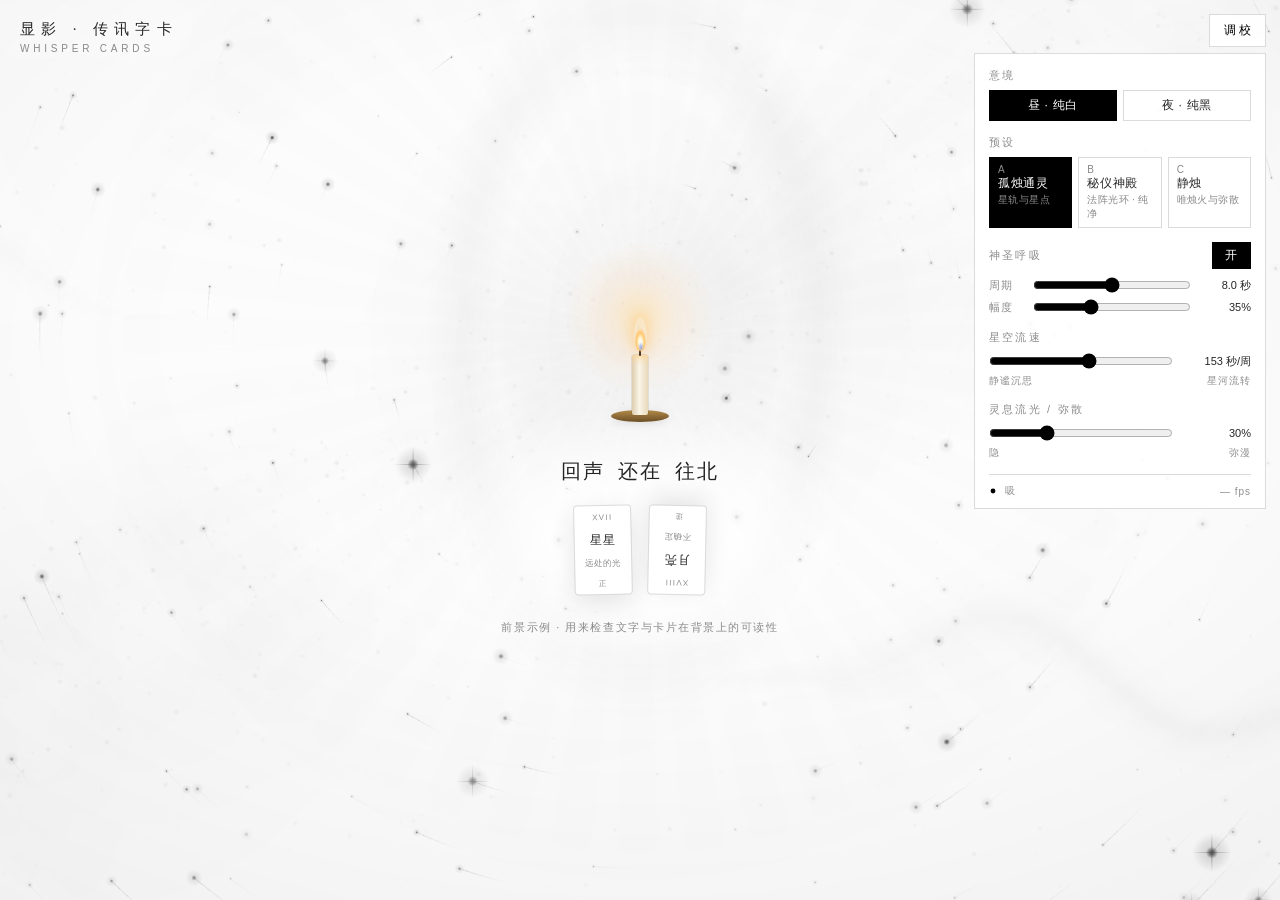
==== 显影-太虚灵境背景.html @ 9df8d849 "feat: 全量接入太虚灵境动态呼吸背景系统 (孤烛通灵/秘仪神殿/静烛)" ====
<!DOCTYPE html>
<html lang="zh-CN">
<head>
<meta charset="utf-8">
<meta name="viewport" content="width=device-width, initial-scale=1, viewport-fit=cover">
<title>显影 · 传讯字卡 — 太虚灵境背景</title>
<style>
@property --halo{syntax:'<color>';inherits:true;initial-value:rgb(255,255,255)}
@property --ring{syntax:'<color>';inherits:true;initial-value:rgba(255,255,255,.55)}
@property --vig{syntax:'<color>';inherits:true;initial-value:rgba(0,0,0,.6)}

/* ---------- 昼：纯白 ---------- */
:root{
  --bg:#ffffff;
  --ink:#000; --ink2:rgba(0,0,0,.86); --mute:rgba(0,0,0,.45);
  --hair:rgba(0,0,0,.14);
  --panel:rgba(255,255,255,.92); --card:#fff; --shadow:rgba(0,0,0,.1);
  --accent:#000;
  --txglow:0 0 1px #fff,0 0 10px #fff,0 0 22px rgba(255,255,255,.9);
  --scrim:rgba(255,255,255,.8);
  --halo:rgb(0,0,0);
  --ring:rgba(0,0,0,.5);
  --vig:rgba(0,0,0,.05);
  --sans:"PingFang SC","Hiragino Sans GB","Noto Sans CJK SC","Source Han Sans SC","Microsoft YaHei",-apple-system,BlinkMacSystemFont,sans-serif;
  --serif:"Songti SC","STSong","Noto Serif CJK SC","Source Han Serif SC","SimSun",serif;
}
/* ---------- 夜：纯黑 ---------- */
html.dark{
  --bg:#000000;
  --ink:#fff; --ink2:rgba(255,255,255,.88); --mute:rgba(255,255,255,.45);
  --hair:rgba(255,255,255,.16);
  --panel:rgba(0,0,0,.84); --card:#000; --shadow:rgba(0,0,0,.6);
  --accent:#fff;
  --txglow:0 0 1px rgba(255,255,255,.5),0 0 10px rgba(255,255,255,.28),0 0 26px rgba(255,255,255,.12);
  --scrim:rgba(0,0,0,.66);
  --halo:rgb(255,255,255);
  --ring:rgba(255,255,255,.55);
  --vig:rgba(0,0,0,.6);
}
html{transition:--halo 1.6s,--ring 1.6s,--vig 1.6s}
*{box-sizing:border-box;-webkit-tap-highlight-color:transparent}
html,body{margin:0;padding:0;height:100%;overflow:hidden}
body{background:var(--bg);color:var(--ink);font-family:var(--sans);font-weight:300;transition:background-color 1.6s,color 1.2s}

/* ---------- 背景层 ---------- */
#sky,#aur{position:fixed;left:0;top:0;width:100%;height:100%;pointer-events:none}
#sky{z-index:0}
#aur{z-index:1}
#halo{position:fixed;left:50%;top:45%;width:0;height:0;z-index:2;pointer-events:none}
.hl{position:absolute;left:0;top:0;pointer-events:none;will-change:transform,opacity;transform:translate(-50%,-50%);opacity:0}
#hSky{width:170vmax;height:170vmax;border-radius:50%;background:radial-gradient(circle closest-side,var(--halo) 0%,transparent 100%)}
#hFill{width:52vmin;height:92vmin;border-radius:50%;background:radial-gradient(ellipse closest-side,var(--halo) 0%,transparent 78%)}
#hRim{width:50vmin;height:90vmin;border-radius:50%;background:radial-gradient(ellipse closest-side,transparent 62%,var(--halo) 79%,transparent 97%)}
#hRays{width:120vmin;height:120vmin;border-radius:50%;
  background:repeating-conic-gradient(from 0deg,var(--halo) 0deg,transparent 2.4deg 5.1deg,var(--halo) 7.5deg);
  -webkit-mask-image:radial-gradient(circle closest-side,transparent 9%,#000 24%,transparent 96%);
          mask-image:radial-gradient(circle closest-side,transparent 9%,#000 24%,transparent 96%)}
#hCore{width:40vmin;height:40vmin;border-radius:50%;background:radial-gradient(circle closest-side,#fff 0%,rgba(255,255,255,.5) 26%,transparent 100%)}
.ring{overflow:visible}
.ring *{vector-effect:non-scaling-stroke}
#rOuter{width:94vmin;height:94vmin}
#rMid{width:66vmin;height:66vmin}
#rInner{width:40vmin;height:40vmin}
.ring circle,.ring line,.ring polygon,.ring path{fill:none;stroke:var(--ring)}
.ring .dot{fill:var(--ring);stroke:none}
#veil{position:fixed;inset:0;z-index:3;pointer-events:none;
  background:radial-gradient(ellipse 85% 78% at var(--cx,50%) var(--cy,45%),transparent 42%,var(--vig) 100%)}

/* ---------- 前景 ---------- */
.stage{position:fixed;inset:0;z-index:5;display:flex;flex-direction:column;align-items:center;justify-content:center;
  padding:calc(64px + env(safe-area-inset-top,0px)) 24px calc(40px + env(safe-area-inset-bottom,0px))}
.mast{position:fixed;left:calc(20px + env(safe-area-inset-left,0px));top:calc(18px + env(safe-area-inset-top,0px));z-index:6;line-height:1.5}
.mast .zh{display:block;font-family:var(--serif);font-size:15px;letter-spacing:.42em;color:var(--ink2);text-shadow:var(--txglow)}
.mast .en{display:block;font-size:10px;letter-spacing:.38em;color:var(--mute)}

/* 蜡烛保留自身颜色 */
.candle{position:relative;width:80px;height:132px;flex:0 0 auto}
.dish{position:absolute;left:50%;bottom:0;width:58px;height:12px;margin-left:-29px;border-radius:50%;
  background:linear-gradient(#b48a4a,#6b4e26);box-shadow:0 2px 10px var(--shadow)}
html.dark .dish{background:linear-gradient(#8f6c36,#3a2a14)}
.wax{position:absolute;left:50%;bottom:7px;width:16px;height:60px;margin-left:-8px;border-radius:3px 3px 2px 2px;
  background:linear-gradient(90deg,#d9cdb3,#fbf5e6 45%,#e6dac0);box-shadow:inset 0 6px 8px -4px rgba(255,214,150,.9),0 0 0 1px rgba(120,90,50,.14)}
.wick{position:absolute;left:50%;bottom:66px;width:2px;height:8px;margin-left:-1px;background:#2b2118;border-radius:1px}
.flame-glow{position:absolute;left:50%;bottom:30px;width:150px;height:150px;margin-left:-75px;border-radius:50%;
  background:radial-gradient(circle closest-side,rgba(255,214,140,.6),rgba(255,190,110,.18) 46%,transparent);will-change:opacity}
.flame{position:absolute;left:50%;bottom:71px;width:13px;height:34px;margin-left:-6.5px;
  border-radius:50% 50% 50% 50% / 62% 62% 38% 38%;transform-origin:50% 100%;will-change:transform;
  background:radial-gradient(ellipse 50% 42% at 50% 74%,#fff 0%,#fff4d2 32%,rgba(255,196,104,.96) 62%,rgba(255,130,40,0) 100%);
  box-shadow:0 0 12px 3px rgba(255,190,100,.42)}
.flame::after{content:"";position:absolute;left:50%;bottom:1px;width:6px;height:8px;margin-left:-3px;border-radius:50%;
  background:radial-gradient(ellipse at 50% 70%,rgba(110,150,255,.75),transparent 72%)}
#anchor{position:absolute;left:50%;bottom:86px;width:0;height:0}

.msg{position:relative;text-align:center;margin-top:30px;max-width:30em}
.msg::before{content:"";position:absolute;left:-90px;right:-90px;top:-50px;bottom:-40px;z-index:-1;pointer-events:none;
  background:radial-gradient(ellipse closest-side,var(--scrim) 0%,var(--scrim) 40%,transparent 100%);transition:background 1.6s}
.words{font-family:var(--serif);font-size:20px;line-height:1.9;letter-spacing:.1em;color:var(--ink2);text-shadow:var(--txglow)}
.words span{display:inline-block;margin:0 .32em}
.cards{display:flex;justify-content:center;align-items:center;margin:18px 0 0}
.tf{width:58px;height:90px;margin:0 8px;border:1px solid var(--hair);border-radius:4px;background:var(--card);
  box-shadow:0 8px 24px var(--shadow);display:flex;flex-direction:column;align-items:center;justify-content:space-between;padding:7px 3px 5px;
  transform:rotate(var(--rot,0deg)) translateY(var(--dy,0px));transition:background 1.6s}
.tf .tn{font-size:8px;letter-spacing:.16em;color:var(--mute)}
.tf .nm{font-family:var(--serif);font-size:12px;letter-spacing:.08em;color:var(--ink2)}
.tf .kw{font-size:8.5px;color:var(--mute);text-align:center;line-height:1.3}
.tf .pp{font-size:7.5px;letter-spacing:.2em;color:var(--mute)}
.tf.rev{transform:rotate(calc(180deg + var(--rot,0deg))) translateY(var(--dy,0px))}
.hint{margin:22px 0 0;font-size:11px;letter-spacing:.14em;color:var(--mute)}

/* ---------- 调校台 ---------- */
.panel{position:fixed;z-index:10;right:calc(14px + env(safe-area-inset-right,0px));top:calc(14px + env(safe-area-inset-top,0px));
  width:min(292px,calc(100vw - 28px));font-size:12px;color:var(--ink2)}
.tog{display:block;margin-left:auto;background:var(--panel);border:1px solid var(--hair);color:var(--ink);font-family:inherit;
  font-size:12px;letter-spacing:.2em;padding:7px 12px 7px 14px;cursor:pointer}
.body{margin-top:6px;background:var(--panel);border:1px solid var(--hair);padding:14px 14px 10px;
  max-height:calc(100vh - 90px);overflow:auto;transition:background 1.2s}
.panel.closed .body{display:none}
.sec{margin:0 0 14px}
.sec h2{margin:0 0 7px;font-size:11px;font-weight:400;letter-spacing:.2em;color:var(--mute)}
.btns{display:flex;flex-wrap:wrap;gap:6px}
.btns button,.sw{flex:1 1 auto;background:none;border:1px solid var(--hair);color:var(--ink2);font-family:inherit;font-size:12px;
  letter-spacing:.06em;padding:6px 8px;cursor:pointer;transition:background .3s,color .3s,border-color .3s}
.btns button.on,.sw.on{background:var(--ink);border-color:var(--ink);color:var(--bg)}
.pre{display:grid;grid-template-columns:1fr 1fr}
.pre button{display:flex;flex-direction:column;align-items:flex-start;text-align:left;min-width:0}
.pre button b{font-weight:400;font-size:10px;letter-spacing:.2em;opacity:.55}
.pre button small{font-size:10px;opacity:.55;letter-spacing:.04em;margin-top:1px}
.row2{display:flex;align-items:center;justify-content:space-between;margin:0 0 7px}
.sl{display:grid;grid-template-columns:36px 1fr 52px;align-items:center;gap:8px;margin:4px 0}
.sl span{color:var(--mute);font-size:11px;letter-spacing:.1em}
.sl output{text-align:right;font-size:11px;color:var(--ink2);font-variant-numeric:tabular-nums}
input[type=range]{width:100%;margin:0;accent-color:var(--accent);height:18px;cursor:pointer}
.ends{display:flex;justify-content:space-between;font-size:10px;color:var(--mute);letter-spacing:.1em;margin-top:2px}
.foot{display:flex;align-items:center;gap:8px;border-top:1px solid var(--hair);padding-top:9px;font-size:10px;color:var(--mute);letter-spacing:.1em}
.pulse{width:8px;height:8px;border-radius:50%;background:var(--accent);flex:0 0 auto}
.foot .sp{flex:1}
button:focus-visible,input:focus-visible{outline:2px solid var(--accent);outline-offset:2px}
@media (max-width:600px){.words{font-size:18px}.mast .zh{font-size:13px}}
</style>
</head>
<body>

<canvas id="sky" aria-hidden="true"></canvas>
<canvas id="aur" aria-hidden="true"></canvas>

<div id="halo" aria-hidden="true">
  <div class="hl" id="hSky"></div>
  <div class="hl" id="hRays"></div>
  <div class="hl" id="hFill"></div>
  <div class="hl" id="hRim"></div>
  <svg class="hl ring" id="rOuter" viewBox="-100 -100 200 200">
    <circle r="98" stroke-width=".6"/>
    <circle r="92" stroke-width="1" stroke-dasharray="1 5"/>
    <g id="ticks"></g>
    <circle r="84" stroke-width=".5"/>
  </svg>
  <svg class="hl ring" id="rMid" viewBox="-100 -100 200 200">
    <circle r="96" stroke-width=".7"/>
    <polygon points="0,-90 63.6,-63.6 90,0 63.6,63.6 0,90 -63.6,63.6 -90,0 -63.6,-63.6" stroke-width=".5" opacity=".55"/>
    <path id="octa" stroke-width=".7"/>
    <g id="mdots"></g>
  </svg>
  <svg class="hl ring" id="rInner" viewBox="-100 -100 200 200">
    <circle r="94" stroke-width="1.1" stroke-dasharray=".5 3.5"/>
    <circle r="78" stroke-width=".6"/>
    <circle r="40" stroke-width=".5" opacity=".7"/>
  </svg>
  <div class="hl" id="hCore"></div>
</div>

<div id="veil" aria-hidden="true"></div>

<div class="mast">
  <span class="zh">显影 · 传讯字卡</span>
  <span class="en">WHISPER CARDS</span>
</div>

<main class="stage">
  <div class="candle" id="candle">
    <div class="flame-glow" id="flameGlow"></div>
    <div class="dish"></div>
    <div class="wax"></div>
    <div class="wick"></div>
    <div class="flame" id="flame"></div>
    <div id="anchor"></div>
  </div>
  <section class="msg">
    <div class="words"><span>回声</span><span>还在</span><span>往北</span></div>
    <div class="cards">
      <div class="tf" style="--rot:-1.2deg;--dy:-3px"><span class="tn">XVII</span><span class="nm">星星</span><span class="kw">远处的光</span><span class="pp">正</span></div>
      <div class="tf rev" style="--rot:1.2deg;--dy:3px"><span class="tn">XVIII</span><span class="nm">月亮</span><span class="kw">不确定</span><span class="pp">逆</span></div>
    </div>
    <p class="hint">前景示例 · 用来检查文字与卡片在背景上的可读性</p>
  </section>
</main>

<aside class="panel" id="panel">
  <button class="tog" id="tog" type="button" aria-expanded="true" aria-controls="pbody">调校</button>
  <div class="body" id="pbody">
    <div class="sec">
      <h2>意境</h2>
      <div class="btns" id="themeBtns">
        <button type="button" data-theme="light">昼 · 纯白</button>
        <button type="button" data-theme="dark">夜 · 纯黑</button>
      </div>
    </div>
    <div class="sec">
      <h2>预设</h2>
      <div class="btns pre" id="preBtns" style="grid-template-columns:1fr 1fr 1fr">
        <button type="button" data-p="A"><b>A</b>孤烛通灵<small>星轨与星点</small></button>
        <button type="button" data-p="C"><b>B</b>秘仪神殿<small>法阵光环 · 纯净</small></button>
        <button type="button" data-p="D"><b>C</b>静烛<small>唯烛火与弥散</small></button>
      </div>
    </div>
    <div class="sec">
      <div class="row2"><h2 style="margin:0">神圣呼吸</h2><button type="button" class="sw on" id="breathOn" style="flex:0 0 auto;padding:4px 12px">开</button></div>
      <label class="sl"><span>周期</span><input type="range" id="rPeriod" min="4" max="12" step="0.1"><output id="oPeriod"></output></label>
      <label class="sl"><span>幅度</span><input type="range" id="rAmp" min="0" max="100" step="1"><output id="oAmp"></output></label>
    </div>
    <div class="sec">
      <h2>星空流速</h2>
      <label class="sl" style="grid-template-columns:1fr 70px"><input type="range" id="rDrift" min="0" max="100" step="1" aria-label="星空流速"><output id="oDrift"></output></label>
      <div class="ends"><span>静谧沉思</span><span>星河流转</span></div>
    </div>
    <div class="sec">
      <h2>灵息流光 / 弥散</h2>
      <label class="sl" style="grid-template-columns:1fr 70px"><input type="range" id="rFlow" min="0" max="100" step="1" aria-label="灵息流光与弥散强度"><output id="oFlow"></output></label>
      <div class="ends"><span>隐</span><span>弥漫</span></div>
    </div>
    <div class="foot"><i class="pulse" id="pulse"></i><span id="phaseTxt">吸</span><span class="sp"></span><span id="fps">— fps</span></div>
  </div>
</aside>

<script>
(function () {
  'use strict';

  var root = document.documentElement;
  var reduce = window.matchMedia && matchMedia('(prefers-reduced-motion: reduce)').matches;
  var MF = reduce ? 0.2 : 1;
  var isDark = !(window.matchMedia && matchMedia('(prefers-color-scheme: light)').matches);
  root.classList.toggle('dark', isDark);

  function rng(seed) {
    return function () {
      seed |= 0; seed = seed + 0x6D2B79F5 | 0;
      var t = Math.imul(seed ^ seed >>> 15, 1 | seed);
      t = t + Math.imul(t ^ t >>> 7, 61 | t) ^ t;
      return ((t ^ t >>> 14) >>> 0) / 4294967296;
    };
  }
  function mk(w, h) { var c = document.createElement('canvas'); c.width = w; c.height = h || w; return c; }
  function sstep(x) { return x * x * (3 - 2 * x); }
  var TAU = Math.PI * 2;

  /* ---------- 预设 ----------
     neb 远景星云 · stars 星点 · trail 星轨 · dust 灵尘
     flow 滑块强度 · auroraW 极光权重 · hazeW 弥散权重
     sky/fill/rim/rays/core 光晕各层 · rings 法阵 · candle 烛光 */
  var PRESETS = {
    A: { period: 8.0, amp: 0.35, drift: 0.55, flow: 0.30, auroraW: 0.35, hazeW: 0.25, neb: 0.35, stars: 1, trail: 1, dust: 0.35,
         sky: 0.40, fill: 0.35, rim: 0.20, rays: 0.12, core: 0.90, rings: 0, candle: 1.00 },
    B: { period: 9.0, amp: 0.32, drift: 0.78, flow: 0.88, auroraW: 1.00, hazeW: 0.20, neb: 1.00, stars: 1, trail: 0, dust: 1.00,
         sky: 0.90, fill: 0.22, rim: 0.12, rays: 0.10, core: 0.45, rings: 0, candle: 0.55 },
    C: { period: 6.5, amp: 0.72, drift: 0.45, flow: 0.45, auroraW: 0.65, hazeW: 0.00, neb: 0.25, stars: 0.35, trail: 0, dust: 0.15,
         sky: 0.60, fill: 0.50, rim: 0.70, rays: 0.40, core: 0.85, rings: 1, candle: 0.90 },
    D: { period: 8.0, amp: 0.50, drift: 0.30, flow: 0.60, auroraW: 0.00, hazeW: 1.00, neb: 0.00, stars: 0, trail: 0, dust: 0.00,
         sky: 0.55, fill: 0.45, rim: 0.00, rays: 0.00, core: 1.00, rings: 0, candle: 1.00 }
  };
  var P = {}, C = {};
  for (var k0 in PRESETS.A) { P[k0] = PRESETS.A[k0]; C[k0] = PRESETS.A[k0]; }
  C.trail = 0;          /* 星轨从零开始“曝光” */
  P.breath = 1; C.breath = 1;

  /* ---------- 画布 ---------- */
  var sky = document.getElementById('sky'), sx = sky.getContext('2d');
  var aur = document.getElementById('aur'), ax = aur.getContext('2d');
  var dpr = 1, W = 0, H = 0, CX = 0, CY = 0, R = 0, AS = 6;
  var nebD = null, nebL = null, stars = [], buckets = [[], [], []], dust = [];

  function starSprite(rgb, whiteCore, spikes) {
    var s = 64, c = mk(s), g = c.getContext('2d'), r = s / 2;
    var gr = g.createRadialGradient(r, r, 0, r, r, r);
    gr.addColorStop(0, 'rgba(' + rgb + ',1)');
    gr.addColorStop(0.1, 'rgba(' + rgb + ',.85)');
    gr.addColorStop(0.3, 'rgba(' + rgb + ',.18)');
    gr.addColorStop(1, 'rgba(' + rgb + ',0)');
    g.fillStyle = gr; g.fillRect(0, 0, s, s);
    if (spikes) {
      var lg = g.createLinearGradient(0, 0, s, 0);
      lg.addColorStop(0, 'rgba(' + rgb + ',0)'); lg.addColorStop(0.5, 'rgba(' + rgb + ',.7)'); lg.addColorStop(1, 'rgba(' + rgb + ',0)');
      g.fillStyle = lg; g.fillRect(0, r - 0.6, s, 1.2);
      var lv = g.createLinearGradient(0, 0, 0, s);
      lv.addColorStop(0, 'rgba(' + rgb + ',0)'); lv.addColorStop(0.5, 'rgba(' + rgb + ',.7)'); lv.addColorStop(1, 'rgba(' + rgb + ',0)');
      g.fillStyle = lv; g.fillRect(r - 0.6, 0, 1.2, s);
    }
    return c;
  }
  /* 纯黑白：夜里是白点，昼里是墨点 */
  var SPR = {
    d: starSprite('255,255,255'), dBig: starSprite('255,255,255', true, true),
    l: starSprite('0,0,0'), lBig: starSprite('0,0,0', false, true)
  };

  function genNebula(dark, S) {
    var c = mk(S), g = c.getContext('2d'), r = rng(dark ? 1337 : 4242);
    var h = S / 2, th = -0.55, ux = Math.cos(th), uy = Math.sin(th), px = -uy, py = ux;
    var rgb = dark ? '255,255,255' : '0,0,0';
    function gauss() { return (r() + r() + r() - 1.5) / 1.5; }
    function blob(x, y, rad, a, col) {
      col = col || rgb;
      var gr = g.createRadialGradient(x, y, 0, x, y, rad);
      gr.addColorStop(0, 'rgba(' + col + ',' + a + ')');
      gr.addColorStop(0.5, 'rgba(' + col + ',' + (a * 0.4) + ')');
      gr.addColorStop(1, 'rgba(' + col + ',0)');
      g.fillStyle = gr; g.fillRect(x - rad, y - rad, rad * 2, rad * 2);
    }
    var t, o, i;
    g.globalCompositeOperation = dark ? 'lighter' : 'source-over';
    for (i = 0; i < 36; i++) {
      t = (r() - 0.5) * 1.9 * h; o = gauss() * 0.16 * h;
      blob(h + ux * t + px * o, h + uy * t + py * o, h * (0.08 + r() * 0.2), dark ? (0.018 + r() * 0.03) : (0.012 + r() * 0.022));
    }
    for (i = 0; i < 12; i++) blob(r() * S, r() * S, h * (0.15 + r() * 0.3), dark ? 0.014 : 0.01);
    for (i = 0; i < 9; i++) {
      t = (r() - 0.5) * 1.4 * h; o = gauss() * 0.06 * h;
      blob(h + ux * t + px * o, h + uy * t + py * o, h * (0.02 + r() * 0.05), dark ? 0.05 : 0.03);
    }
    g.globalCompositeOperation = 'destination-out';
    for (i = 0; i < 20; i++) {
      t = (r() - 0.5) * 1.6 * h; o = gauss() * 0.05 * h + 0.02 * h;
      blob(h + ux * t + px * o, h + uy * t + py * o, h * (0.03 + r() * 0.07), 0.35 + r() * 0.3, '0,0,0');
    }
    g.globalCompositeOperation = dark ? 'lighter' : 'source-over';
    var n = Math.min(6000, (S * S / 700) | 0), sc = Math.max(1, S / 1400);
    for (i = 0; i < n; i++) {
      var x, y;
      if (r() < 0.5) { t = (r() - 0.5) * 2 * h; o = gauss() * 0.22 * h; x = h + ux * t + px * o; y = h + uy * t + py * o; }
      else { x = r() * S; y = r() * S; }
      var sz = (0.35 + Math.pow(r(), 3) * 1.1) * sc;
      var a = dark ? (0.12 + r() * 0.45) : (0.04 + r() * 0.14);
      g.fillStyle = 'rgba(' + rgb + ',' + a.toFixed(3) + ')';
      g.beginPath(); g.arc(x, y, sz, 0, TAU); g.fill();
    }
    g.globalCompositeOperation = 'destination-in';
    var m = g.createRadialGradient(h, h, h * 0.84, h, h, h);
    m.addColorStop(0, '#000'); m.addColorStop(1, 'rgba(0,0,0,0)');
    g.fillStyle = m; g.fillRect(0, 0, S, S);
    return c;
  }

  function genStars() {
    var r = rng(99), n = Math.min(520, Math.round(W * H / 3000));
    stars = []; buckets = [[], [], []];
    for (var i = 0; i < n; i++) {
      var big = r() < 0.04;
      var s = {
        r: 40 + Math.sqrt(r()) * (R - 40), a: r() * TAU,
        sz: big ? 2 + r() * 1.2 : 0.55 + Math.pow(r(), 2.2) * 1.6,
        al: big ? 0.9 : 0.35 + r() * 0.6,
        f: 0.4 + r() * 1.8, p: r() * TAU, big: big
      };
      s.cls = big || s.al > 0.8 ? 2 : (s.al > 0.58 ? 1 : 0);
      stars.push(s); buckets[s.cls].push(s);
    }
    var m = Math.min(110, Math.round(W * H / 12000));
    dust = [];
    for (var j = 0; j < m; j++) dust.push(newDust(r, true));
  }
  function newDust(r, anywhere) {
    r = r || Math.random;
    return { x: r() * W, y: anywhere ? r() * H : H + 10 + r() * 40, v: 0.5 + r() * 0.8,
             sz: 0.5 + Math.pow(r(), 2) * 1.6, ph: r() * TAU, al: 0.35 + r() * 0.55 };
  }

  var anchor = document.getElementById('anchor');
  var haloEl = document.getElementById('halo');
  function resize() {
    dpr = Math.min(window.devicePixelRatio || 1, 2);
    W = window.innerWidth; H = window.innerHeight;
    sky.width = Math.round(W * dpr); sky.height = Math.round(H * dpr);
    sx.setTransform(dpr, 0, 0, dpr, 0, 0);
    aur.width = Math.max(2, Math.round(W / AS)); aur.height = Math.max(2, Math.round(H / AS));
    var b = anchor.getBoundingClientRect();
    CX = b.left; CY = b.top;
    haloEl.style.left = CX + 'px'; haloEl.style.top = CY + 'px';
    root.style.setProperty('--cx', CX + 'px'); root.style.setProperty('--cy', CY + 'px');
    R = Math.max(Math.hypot(CX, CY), Math.hypot(W - CX, CY), Math.hypot(CX, H - CY), Math.hypot(W - CX, H - CY)) * 1.08;
    var S = Math.min(2048, Math.ceil(2 * R * Math.min(dpr, 1.5) * 0.6));
    nebD = genNebula(true, S); nebL = genNebula(false, S);
    genStars();
  }

  /* ---------- 法阵线条 ---------- */
  (function buildRings() {
    var ns = 'http://www.w3.org/2000/svg', g = document.getElementById('ticks'), i, l;
    for (i = 0; i < 48; i++) {
      var a = i / 48 * TAU, long = i % 4 === 0;
      l = document.createElementNS(ns, 'line');
      l.setAttribute('x1', (Math.cos(a) * 85).toFixed(2)); l.setAttribute('y1', (Math.sin(a) * 85).toFixed(2));
      l.setAttribute('x2', (Math.cos(a) * (long ? 91 : 88)).toFixed(2)); l.setAttribute('y2', (Math.sin(a) * (long ? 91 : 88)).toFixed(2));
      l.setAttribute('stroke-width', long ? '.8' : '.45');
      g.appendChild(l);
    }
    var d = '', pts = [];
    for (i = 0; i < 8; i++) pts.push([Math.cos(i / 8 * TAU - Math.PI / 2) * 90, Math.sin(i / 8 * TAU - Math.PI / 2) * 90]);
    for (i = 0; i <= 8; i++) { var p = pts[(i * 3) % 8]; d += (i ? 'L' : 'M') + p[0].toFixed(2) + ' ' + p[1].toFixed(2); }
    document.getElementById('octa').setAttribute('d', d + 'Z');
    var md = document.getElementById('mdots');
    for (i = 0; i < 8; i++) {
      var c = document.createElementNS(ns, 'circle'), aa = i / 8 * TAU + TAU / 16;
      c.setAttribute('cx', (Math.cos(aa) * 96).toFixed(2)); c.setAttribute('cy', (Math.sin(aa) * 96).toFixed(2));
      c.setAttribute('r', '1.6'); c.setAttribute('class', 'dot');
      md.appendChild(c);
    }
  })();

  /* ---------- 低分辨率层：灵息极光 + 弥散 ---------- */
  var RIB = [
    { base: 0.27, A1: 0.07, k1: 1.3, w1: 0.06, A2: 0.03, k2: 3.1, w2: 0.09, ph: 0.0, v: 0.013, wd: 0.11 },
    { base: 0.72, A1: 0.05, k1: 1.9, w1: 0.045, A2: 0.028, k2: 4.0, w2: 0.07, ph: 2.1, v: 0.010, wd: 0.085 }
  ];
  var HZ = [
    { or: 0.16, sp: 0.020, ph: 0.0, rad: 0.55, sy: 0.7 },
    { or: 0.30, sp: -0.014, ph: 2.0, rad: 0.72, sy: 0.6 },
    { or: 0.10, sp: 0.032, ph: 4.0, rad: 0.42, sy: 0.9 },
    { or: 0.38, sp: 0.011, ph: 1.0, rad: 0.85, sy: 0.5 }
  ];
  function themePasses(mL) {
    var ps = [];
    if (1 - mL > 0.01) ps.push({ w: 1 - mL, op: 'lighter', rgb: '255,255,255', k: 1 });
    if (mL > 0.01) ps.push({ w: mL, op: 'source-over', rgb: '0,0,0', k: 0.6 });
    return ps;
  }
  function drawFlow(T, aI, hI, mL, br, spd) {
    var w = aur.width, h = aur.height;
    ax.globalCompositeOperation = 'source-over'; ax.globalAlpha = 1;
    ax.clearRect(0, 0, w, h);
    if (aI < 0.005 && hI < 0.005) return;
    var passes = themePasses(mL);
    for (var q = 0; q < passes.length; q++) {
      var pq = passes[q];
      ax.globalCompositeOperation = pq.op;

      /* 弥散：几团极大的柔雾绕烛心游移，外加从烛焰升起的烟气 */
      if (hI > 0.005) {
        var M = Math.min(W, H) / AS, cx = CX / AS, cy = CY / AS, st = hI * pq.w * pq.k;
        for (var i = 0; i < HZ.length; i++) {
          var z = HZ[i], an = z.ph + T * z.sp * spd;
          var x = cx + Math.cos(an) * z.or * M * 1.4, y = cy + Math.sin(an) * z.or * M * z.sy;
          var rad = z.rad * M * (1 + 0.1 * br);
          var a = 0.075 * st * (0.7 + 0.3 * br);
          var g = ax.createRadialGradient(x, y, 0, x, y, rad);
          g.addColorStop(0, 'rgba(' + pq.rgb + ',' + a.toFixed(4) + ')');
          g.addColorStop(0.55, 'rgba(' + pq.rgb + ',' + (a * 0.35).toFixed(4) + ')');
          g.addColorStop(1, 'rgba(' + pq.rgb + ',0)');
          ax.fillStyle = g; ax.fillRect(x - rad, y - rad, rad * 2, rad * 2);
        }
        for (var j = 0; j < 3; j++) {
          var u = ((T * spd) / 18 + j / 3) % 1;
          var wx = cx + Math.sin(u * 5 + j * 2.1) * 0.06 * M * u, wy = cy - u * 0.55 * M;
          var wr = (0.05 + 0.24 * u) * M;
          var wa = Math.pow(Math.sin(u * Math.PI), 1.5) * 0.11 * st;
          var wg = ax.createRadialGradient(wx, wy, 0, wx, wy, wr);
          wg.addColorStop(0, 'rgba(' + pq.rgb + ',' + wa.toFixed(4) + ')');
          wg.addColorStop(1, 'rgba(' + pq.rgb + ',0)');
          ax.fillStyle = wg; ax.fillRect(wx - wr, wy - wr, wr * 2, wr * 2);
        }
      }

      /* 极光光带 */
      if (aI > 0.005) {
        ax.lineCap = 'round'; ax.lineJoin = 'round';
        for (var r = 0; r < RIB.length; r++) {
          var rb = RIB[r], strength = aI * pq.w * pq.k;
          var c = ((T * rb.v + rb.ph * 0.17) % 1.6) - 0.3;
          if (r % 2) c = 1 - c;
          var gr = ax.createLinearGradient(0, 0, w, 0);
          for (var s = 0; s <= 8; s++) {
            var uu = s / 8, e = 0.22 + 0.78 * Math.exp(-Math.pow((uu - c) / 0.28, 2));
            gr.addColorStop(uu, 'rgba(' + pq.rgb + ',' + e.toFixed(3) + ')');
          }
          ax.strokeStyle = gr;
          var base = rb.base + 0.04 * Math.sin(T * 0.021 + rb.ph);
          ax.beginPath();
          for (var p = 0; p <= 48; p++) {
            var xx = (p / 48) * 1.2 - 0.1;
            var yy = base + rb.A1 * Math.sin(TAU * rb.k1 * xx + T * rb.w1 * TAU * 0.25 + rb.ph)
                          + rb.A2 * Math.sin(TAU * rb.k2 * xx - T * rb.w2 * TAU * 0.25 + rb.ph * 1.7);
            if (p) ax.lineTo(xx * w, yy * h); else ax.moveTo(xx * w, yy * h);
          }
          var bw = rb.wd * h, ws = [1.0, 0.6, 0.32, 0.14], as = [0.07, 0.09, 0.12, 0.16];
          for (var k = 0; k < 4; k++) { ax.globalAlpha = as[k] * strength; ax.lineWidth = bw * ws[k]; ax.stroke(); }
          for (var m = 1; m <= 3; m++) {
            ax.save(); ax.translate(0, -m * bw * 0.55);
            ax.globalAlpha = 0.05 / m * strength; ax.lineWidth = bw * 0.55; ax.stroke();
            ax.restore();
          }
          ax.globalAlpha = 1;
        }
      }
    }
  }

  /* ---------- 星轨：同亮度、同段位的弧合并成一条路径，一次描边 ---------- */
  var TRAIL_K = 7, TRAIL_CLS = [[0.28, 0.55], [0.5, 0.8], [0.85, 1.2]];
  function drawTrails(angMid, passes) {
    var Lr = C.trail * 0.62;
    var amt = C.trail * C.stars;
    if (Lr < 0.004 || amt < 0.01) return;
    sx.lineCap = 'round';
    for (var q = 0; q < passes.length; q++) {
      var pq = passes[q];
      sx.globalCompositeOperation = pq.op; sx.globalAlpha = 1;
      for (var c = 0; c < 3; c++) {
        var list = buckets[c];
        sx.lineWidth = TRAIL_CLS[c][1];
        for (var k = 0; k < TRAIL_K; k++) {
          var a = TRAIL_CLS[c][0] * Math.pow(1 - k / TRAIL_K, 1.5) * amt * pq.w * pq.k;
          if (a < 0.004) continue;
          sx.strokeStyle = 'rgba(' + pq.rgb + ',' + a.toFixed(3) + ')';
          sx.beginPath();
          for (var i = 0; i < list.length; i++) {
            var s = list[i], th = s.a + angMid;
            var a1 = th - Lr * k / TRAIL_K, a0 = th - Lr * (k + 1) / TRAIL_K;
            sx.moveTo(CX + Math.cos(a0) * s.r, CY + Math.sin(a0) * s.r);
            sx.arc(CX, CY, s.r, a0, a1);
          }
          sx.stroke();
        }
      }
    }
  }

  function drawSky(T, dt, angFar, angMid, br, mL) {
    sx.globalCompositeOperation = 'source-over'; sx.globalAlpha = 1;
    sx.clearRect(0, 0, W, H);
    var passes = themePasses(mL);

    /* 远景星云 */
    if (C.neb > 0.005) {
      var nb = C.neb * (0.9 + 0.1 * br);
      sx.save(); sx.translate(CX, CY); sx.rotate(angFar);
      if (1 - mL > 0.003) { sx.globalAlpha = (1 - mL) * nb; sx.drawImage(nebD, -R, -R, 2 * R, 2 * R); }
      if (mL > 0.003) { sx.globalAlpha = mL * nb; sx.drawImage(nebL, -R, -R, 2 * R, 2 * R); }
      sx.restore();
    }

    /* 星轨 */
    drawTrails(angMid, passes);

    /* 星点（星轨模式下闪烁收敛，像曝光里的星头） */
    if (C.stars > 0.01) {
      var cosA = Math.cos(angMid), sinA = Math.sin(angMid), twA = 1 - 0.7 * C.trail;
      for (var q = 0; q < passes.length; q++) {
        var pq = passes[q], sp = pq.rgb === '0,0,0' ? [SPR.l, SPR.lBig] : [SPR.d, SPR.dBig];
        sx.globalCompositeOperation = pq.op;
        for (var i = 0; i < stars.length; i++) {
          var s = stars[i];
          var ca = Math.cos(s.a), sa = Math.sin(s.a);
          var x = CX + (ca * cosA - sa * sinA) * s.r, y = CY + (sa * cosA + ca * sinA) * s.r;
          if (x < -30 || y < -30 || x > W + 30 || y > H + 30) continue;
          var tw = 0.6 * (0.5 + 0.5 * Math.sin(T * s.f + s.p)) + 0.4 * (0.5 + 0.5 * Math.sin(T * s.f * 2.7 + s.p * 1.3));
          tw = 1 - twA + twA * tw;
          var a = s.al * (0.28 + 0.72 * tw) * pq.w * (pq.rgb === '0,0,0' ? 0.75 : 1) * C.stars;
          if (a < 0.01) continue;
          var d = s.sz * (s.big ? 13 : 10) * (0.88 + 0.12 * tw);
          sx.globalAlpha = a;
          sx.drawImage(s.big ? sp[1] : sp[0], x - d / 2, y - d / 2, d, d);
        }
      }
    }

    /* 近景灵尘 */
    if (C.dust > 0.01) {
      var rise = 8 + 26 * C.drift;
      for (var j = 0; j < dust.length; j++) {
        var p = dust[j];
        p.y -= rise * p.v * dt;
        p.x += Math.sin(p.y * 0.005 + p.ph + T * 0.15) * 12 * p.v * dt;
        if (p.y > CY) p.x += (CX - p.x) * 0.035 * dt;
        if (p.y < -12) dust[j] = newDust();
      }
      for (q = 0; q < passes.length; q++) {
        pq = passes[q];
        var spr = pq.rgb === '0,0,0' ? SPR.l : SPR.d;
        sx.globalCompositeOperation = pq.op;
        for (j = 0; j < dust.length; j++) {
          p = dust[j];
          var fy = p.y / H, life = Math.min(1, (1 - fy) * 6) * Math.min(1, fy * 2.2 + 0.05);
          if (life <= 0) continue;
          var near = Math.max(0, 1 - Math.hypot(p.x - CX, p.y - CY) / 160);
          var al = p.al * life * (0.75 + 0.25 * Math.sin(T * 1.3 + p.ph)) * (1 + near * 0.8) * pq.w * pq.k * C.dust;
          var dd = p.sz * 7;
          sx.globalAlpha = Math.min(1, al);
          sx.drawImage(spr, p.x - dd / 2, p.y - dd / 2, dd, dd);
        }
      }
    }
    sx.globalAlpha = 1; sx.globalCompositeOperation = 'source-over';
  }

  /* ---------- 光晕（夜：白光；昼：极淡的墨晕） ---------- */
  var L = {
    sky:  { el: document.getElementById('hSky'),  lag: 1.0, gain: 0.05, dark: 0.14, light: 0.035 },
    rays: { el: document.getElementById('hRays'), lag: 0.7, gain: 0.10, dark: 0.14, light: 0.06 },
    fill: { el: document.getElementById('hFill'), lag: 0.35, gain: 0.12, dark: 0.20, light: 0.04 },
    rim:  { el: document.getElementById('hRim'),  lag: 0.45, gain: 0.14, dark: 0.40, light: 0.12 },
    core: { el: document.getElementById('hCore'), lag: 0.0, gain: 0.16, dark: 0.50, light: 0.0 }
  };
  var RINGS = [
    { el: document.getElementById('rOuter'), spd: 1.1, lag: 0.8 },
    { el: document.getElementById('rMid'), spd: -0.7, lag: 0.5 },
    { el: document.getElementById('rInner'), spd: 1.8, lag: 0.25 }
  ];
  var flame = document.getElementById('flame'), flameGlow = document.getElementById('flameGlow');

  /* ---------- 主循环 ---------- */
  var last = performance.now(), T = 0, phi = 0, angFar = 0, angMid = 0, rayA = 0;
  var ringA = [0, 0, 0], mL = isDark ? 0 : 1, fpsN = 0, fpsT = 0;
  var pulseEl = document.getElementById('pulse'), fpsEl = document.getElementById('fps'), phaseEl = document.getElementById('phaseTxt');

  function frame(now) {
    var dt = Math.min(0.05, (now - last) / 1000); last = now;
    var dtm = dt * MF; T += dtm;
    var ke = 1 - Math.exp(-dt * 1.8), kTrail = 1 - Math.exp(-dt * (P.trail > C.trail ? 0.35 : 1.5));
    for (var key in P) C[key] += (P[key] - C[key]) * (key === 'trail' ? kTrail : ke);
    mL += ((isDark ? 0 : 1) - mL) * (1 - Math.exp(-dt * 2.2));

    phi += dtm * TAU / C.period;
    var amp = C.amp * C.breath * (reduce ? 0.4 : 1);
    function breathAt(lag) { return sstep((1 - Math.cos(phi - lag)) / 2); }
    var b0 = breathAt(0);

    var Tfar = 480 * Math.pow(0.125, C.drift);
    angFar += dtm * TAU / Tfar;
    angMid += dtm * TAU / (Tfar / 1.6);
    rayA += dtm * 0.6;

    drawSky(T, dtm, angFar, angMid, 1 - amp + amp * b0, mL);
    drawFlow(T, C.flow * C.auroraW * (0.9 + 0.1 * b0), C.flow * C.hazeW, mL, 1 - amp + amp * b0, 0.5 + 1.5 * C.drift);

    var n = Math.sin(T * 7.3) * 0.5 + Math.sin(T * 13.1 + 1) * 0.3 + Math.sin(T * 23.7 + 2) * 0.2;
    if (reduce) n *= 0.3;
    flame.style.transform = 'scale(' + (1 - 0.03 * n).toFixed(3) + ',' + (1 + 0.06 * n).toFixed(3) + ') skewX(' + (n * 2.2).toFixed(2) + 'deg)';
    flameGlow.style.opacity = (C.candle * (0.82 + 0.1 * n + 0.08 * b0)).toFixed(3);

    for (var name in L) {
      var l = L[name], bi = breathAt(l.lag);
      var s = 1 + amp * l.gain * bi;
      var base = l.dark + (l.light - l.dark) * mL;
      var op = base * C[name] * (1 - amp * 0.35 + amp * 0.35 * bi);
      if (name === 'core') op *= (1 + 0.04 * n) * (0.6 + 0.4 * C.candle);
      l.el.style.opacity = Math.max(0, op).toFixed(3);
      l.el.style.transform = 'translate(-50%,-50%) scale(' + s.toFixed(4) + ')' + (name === 'rays' ? ' rotate(' + rayA.toFixed(2) + 'deg)' : '');
    }
    for (var i = 0; i < RINGS.length; i++) {
      var rg = RINGS[i], rb = breathAt(rg.lag);
      ringA[i] += dtm * rg.spd;
      rg.el.style.opacity = (C.rings * (0.55 + 0.45 * rb) * (0.85 - 0.15 * mL)).toFixed(3);
      rg.el.style.transform = 'translate(-50%,-50%) scale(' + (1 + amp * 0.06 * rb).toFixed(4) + ') rotate(' + ringA[i].toFixed(2) + 'deg)';
    }

    pulseEl.style.transform = 'scale(' + (0.6 + 0.8 * (C.breath > 0.5 ? b0 : 0.5)).toFixed(3) + ')';
    phaseEl.textContent = C.breath > 0.5 ? (Math.sin(phi) >= 0 ? '吸' : '呼') : '静';

    fpsN++; fpsT += dt;
    if (fpsT >= 0.5) { fpsEl.textContent = Math.round(fpsN / fpsT) + ' fps'; fpsN = 0; fpsT = 0; }
    requestAnimationFrame(frame);
  }

  /* ---------- 调校台 ---------- */
  var $ = function (id) { return document.getElementById(id); };
  var rPeriod = $('rPeriod'), rAmp = $('rAmp'), rDrift = $('rDrift'), rFlow = $('rFlow');
  function outText() {
    $('oPeriod').textContent = (+P.period).toFixed(1) + ' 秒';
    $('oAmp').textContent = Math.round(P.amp * 100) + '%';
    $('oDrift').textContent = Math.round(480 * Math.pow(0.125, P.drift)) + ' 秒/周';
    $('oFlow').textContent = Math.round(P.flow * 100) + '%';
  }
  function syncUI() {
    rPeriod.value = P.period; rAmp.value = Math.round(P.amp * 100);
    rDrift.value = Math.round(P.drift * 100); rFlow.value = Math.round(P.flow * 100);
    outText();
  }
  function markPreset(id) {
    var bs = document.querySelectorAll('#preBtns button');
    for (var i = 0; i < bs.length; i++) bs[i].classList.toggle('on', bs[i].getAttribute('data-p') === id);
  }
  function applyPreset(id) {
    var p = PRESETS[id];
    for (var k in p) P[k] = p[k];
    syncUI(); markPreset(id);
  }
  function setTheme(d) {
    isDark = d; root.classList.toggle('dark', d);
    var bs = document.querySelectorAll('#themeBtns button');
    for (var i = 0; i < bs.length; i++) bs[i].classList.toggle('on', (bs[i].getAttribute('data-theme') === 'dark') === d);
  }

  document.querySelectorAll('#themeBtns button').forEach(function (b) {
    b.addEventListener('click', function () { setTheme(b.getAttribute('data-theme') === 'dark'); });
  });
  document.querySelectorAll('#preBtns button').forEach(function (b) {
    b.addEventListener('click', function () { applyPreset(b.getAttribute('data-p')); });
  });
  function bind(el, key, scale) {
    el.addEventListener('input', function () { P[key] = el.value / scale; outText(); markPreset(null); });
  }
  bind(rPeriod, 'period', 1); bind(rAmp, 'amp', 100); bind(rDrift, 'drift', 100); bind(rFlow, 'flow', 100);
  $('breathOn').addEventListener('click', function () {
    P.breath = P.breath > 0.5 ? 0 : 1;
    this.classList.toggle('on', P.breath > 0.5);
    this.textContent = P.breath > 0.5 ? '开' : '关';
  });
  var panel = $('panel'), tog = $('tog');
  tog.addEventListener('click', function () {
    var closed = panel.classList.toggle('closed');
    tog.setAttribute('aria-expanded', String(!closed));
  });
  if (window.innerWidth < 600) { panel.classList.add('closed'); tog.setAttribute('aria-expanded', 'false'); }

  setTheme(isDark);
  applyPreset('A');
  resize();
  var rz;
  window.addEventListener('resize', function () { clearTimeout(rz); rz = setTimeout(resize, 180); });
  requestAnimationFrame(function (t) { last = t; frame(t); });
})();
</script>
</body>
</html>
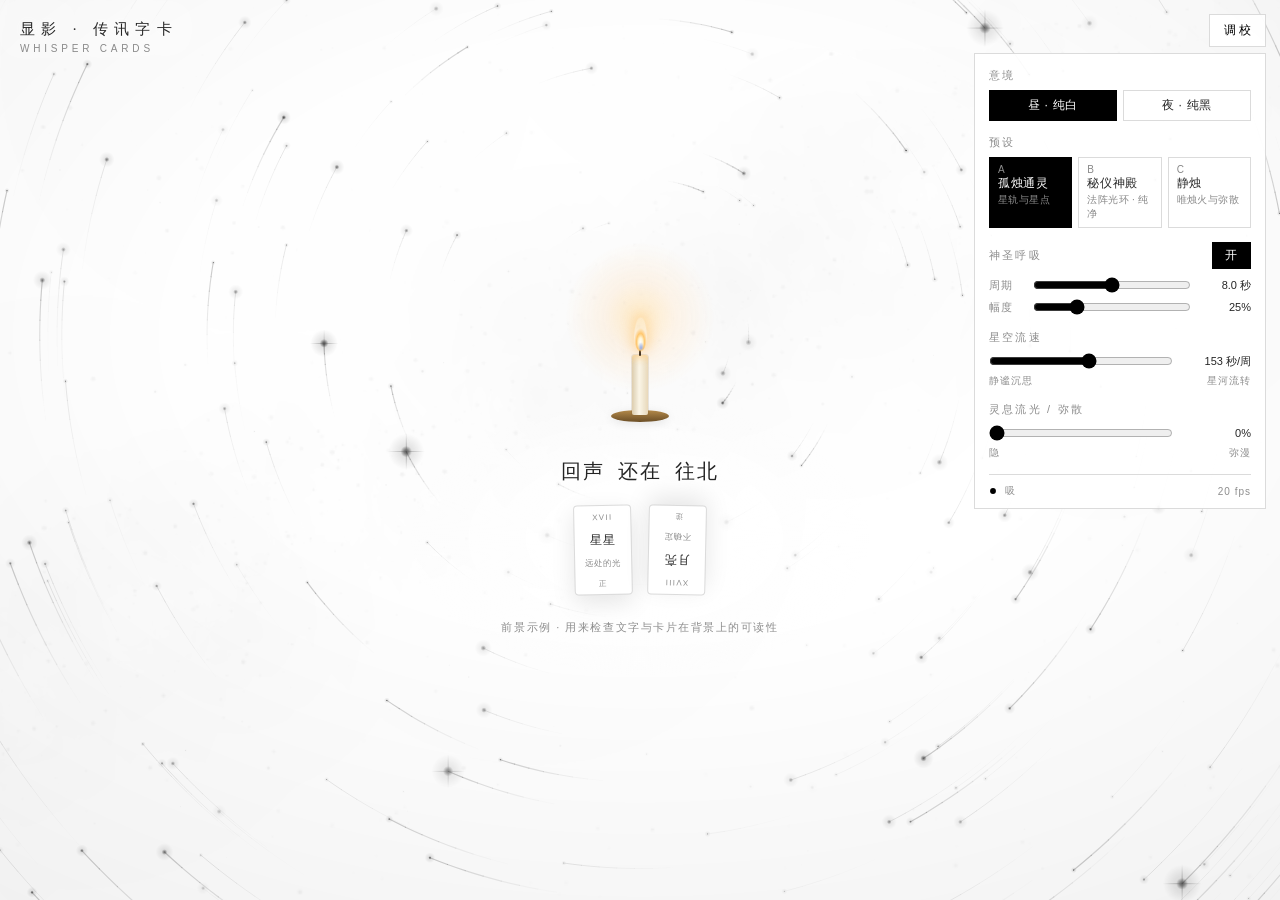
==== commit dcb61dd0: "fix: 修复全局点击穿透拦截bug并去除孤烛通灵主题的蜡烛外围弥散灰白光" ====
--- a/显影-太虚灵境背景.html
+++ b/显影-太虚灵境背景.html
@@ -258,8 +258,8 @@
      flow 滑块强度 · auroraW 极光权重 · hazeW 弥散权重
      sky/fill/rim/rays/core 光晕各层 · rings 法阵 · candle 烛光 */
   var PRESETS = {
-    A: { period: 8.0, amp: 0.35, drift: 0.55, flow: 0.30, auroraW: 0.35, hazeW: 0.25, neb: 0.35, stars: 1, trail: 1, dust: 0.35,
-         sky: 0.40, fill: 0.35, rim: 0.20, rays: 0.12, core: 0.90, rings: 0, candle: 1.00 },
+    A: { period: 8.0, amp: 0.25, drift: 0.55, flow: 0.0, auroraW: 0.0, hazeW: 0.0, neb: 0.25, stars: 1, trail: 1, dust: 0.20,
+         sky: 0.0, fill: 0.0, rim: 0.0, rays: 0.0, core: 0.0, rings: 0, candle: 1.00 },
     B: { period: 9.0, amp: 0.32, drift: 0.78, flow: 0.88, auroraW: 1.00, hazeW: 0.20, neb: 1.00, stars: 1, trail: 0, dust: 1.00,
          sky: 0.90, fill: 0.22, rim: 0.12, rays: 0.10, core: 0.45, rings: 0, candle: 0.55 },
     C: { period: 6.5, amp: 0.72, drift: 0.45, flow: 0.45, auroraW: 0.65, hazeW: 0.00, neb: 0.25, stars: 0.35, trail: 0, dust: 0.15,
